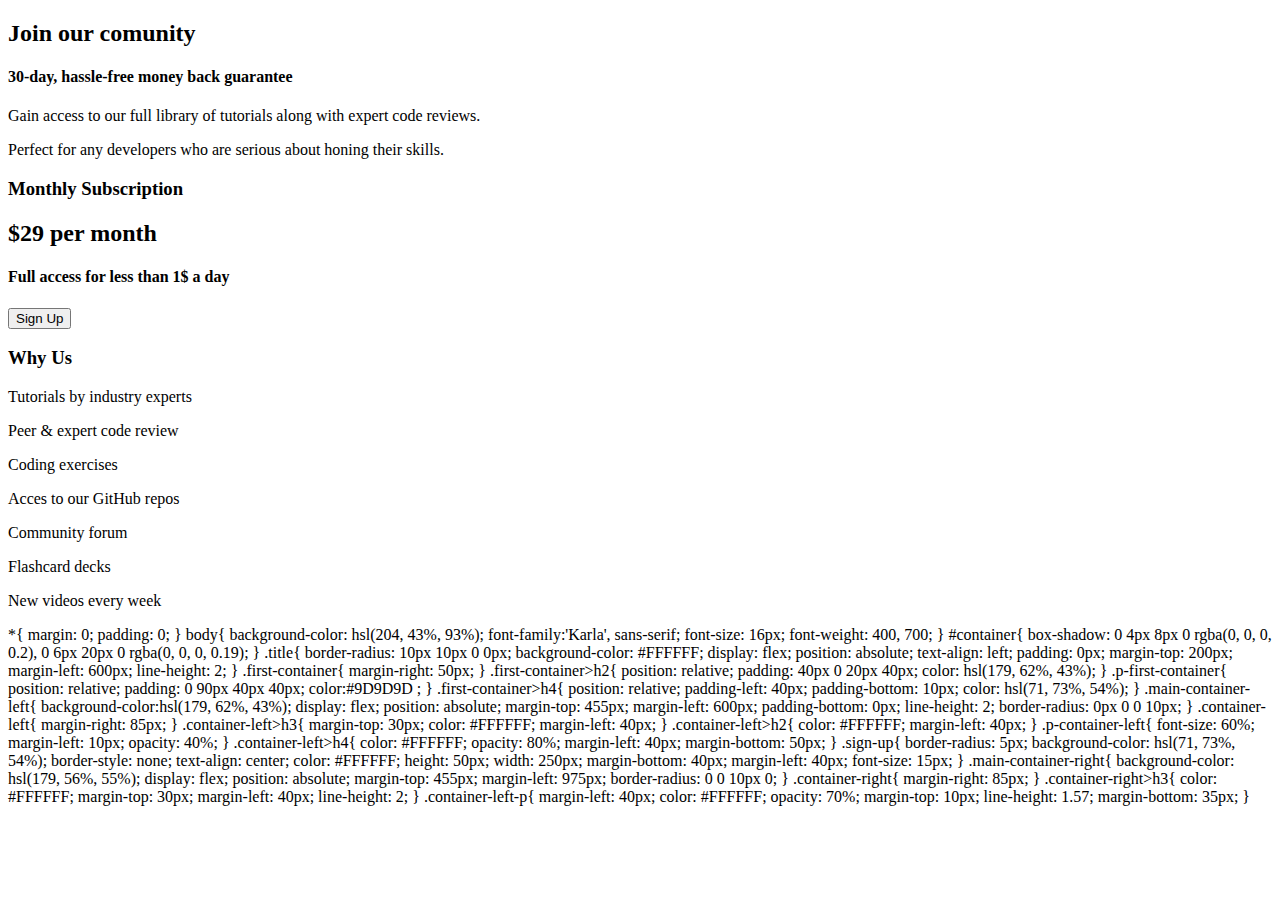
==== Single price grid component/index.html @ bb408d5f "Create index.html" ====
<!DOCTYPE html>
<html lang="en">
<head>
    <meta charset="UTF-8">
    <meta http-equiv="X-UA-Compatible" content="IE=edge">
    <meta name="viewport" content="width=device-width, initial-scale=1.0">
    <link rel="stylesheet" href="style.css">
    <link href="https://fonts.googleapis.com/css2?family=Karla:wght@400;700&display=swap" rel="stylesheet">
    <title>Single Price Grid</title>
</head>
<body>
    <div id="container">
        <div class="title">
            <div class="first-container">
                <h2>Join our comunity</h2>
                <h4>30-day, hassle-free money back guarantee</h4>
                <div class="p-first-container">
                <p>Gain access to our full library of tutorials along with expert code reviews.</p>
                <p>Perfect for any developers who are serious about honing their skills.</p>
                </div>
            </div>
        </div>
        <div class="main-container-left">
            <div class="container-left">
                <h3>Monthly Subscription</h3>
                <h2>$29 <span class="p-container-left">per month</span></h2>                
                <h4>Full access for less than 1$ a day</h4>
                <input class="sign-up" type="button" name="sign-up" value="Sign Up">
            </div>
        </div>
        <div class="main-container-right">
            <div class="container-right">
                <h3>Why Us</h3>
                <div class="container-left-p">
                    <p>Tutorials by industry experts</p>
                    <p>Peer & expert code review</p>
                    <p>Coding exercises</p>
                    <p>Acces to our GitHub repos</p>
                    <p>Community forum</p>
                    <p>Flashcard decks</p>
                    <p>New videos every week</p>
                </div>
            </div>
        </div>
    </div>
</body>
</html>
*{
    margin: 0;
    padding: 0;
}

body{
    background-color: hsl(204, 43%, 93%);
    font-family:'Karla', sans-serif;
    font-size: 16px;
    font-weight: 400, 700;
}

#container{
    box-shadow: 0 4px 8px 0 rgba(0, 0, 0, 0.2), 0 6px 20px 0 rgba(0, 0, 0, 0.19);
}

.title{
    border-radius: 10px 10px 0 0px;
    background-color: #FFFFFF;
    display: flex;
    position: absolute;
    text-align: left;
    padding: 0px;
    margin-top: 200px;
    margin-left: 600px;
    line-height: 2;
}

.first-container{
    margin-right: 50px;
}

.first-container>h2{
    position: relative;
    padding: 40px 0 20px 40px;
    color: hsl(179, 62%, 43%);
}

.p-first-container{
    position: relative;
    padding: 0 90px 40px 40px;
    color:#9D9D9D ;
}

.first-container>h4{
    position: relative;
    padding-left: 40px;
    padding-bottom: 10px;
    color: hsl(71, 73%, 54%);
}

.main-container-left{
    background-color:hsl(179, 62%, 43%);
    display: flex;
    position: absolute;
    margin-top: 455px;
    margin-left: 600px;
    padding-bottom: 0px;
    line-height: 2;
    border-radius: 0px 0 0 10px;
}

.container-left{
    margin-right: 85px;
}

.container-left>h3{
    margin-top: 30px;
    color: #FFFFFF;
    margin-left: 40px;
}

.container-left>h2{
    color: #FFFFFF;
    margin-left: 40px;
}

.p-container-left{
    font-size: 60%;
    margin-left: 10px;
    opacity: 40%;
    
}

.container-left>h4{
    color: #FFFFFF;
    opacity: 80%;
    margin-left: 40px;
    margin-bottom: 50px;
}

.sign-up{
    border-radius: 5px;
    background-color: hsl(71, 73%, 54%);
    border-style: none;
    text-align: center;
    color: #FFFFFF;
    height: 50px;
    width: 250px;
    margin-bottom: 40px;
    margin-left: 40px;
    font-size: 15px;
}

.main-container-right{
    background-color: hsl(179, 56%, 55%);
    display: flex;
    position: absolute;
    margin-top: 455px;
    margin-left: 975px;
    border-radius: 0 0 10px 0;
}

.container-right{
    margin-right: 85px;
}

.container-right>h3{
    color: #FFFFFF;
    margin-top: 30px;
    margin-left: 40px;
    line-height: 2;
}

.container-left-p{
    margin-left: 40px;
    color: #FFFFFF;
    opacity: 70%;
    margin-top: 10px;
    line-height: 1.57;
    margin-bottom: 35px;
}
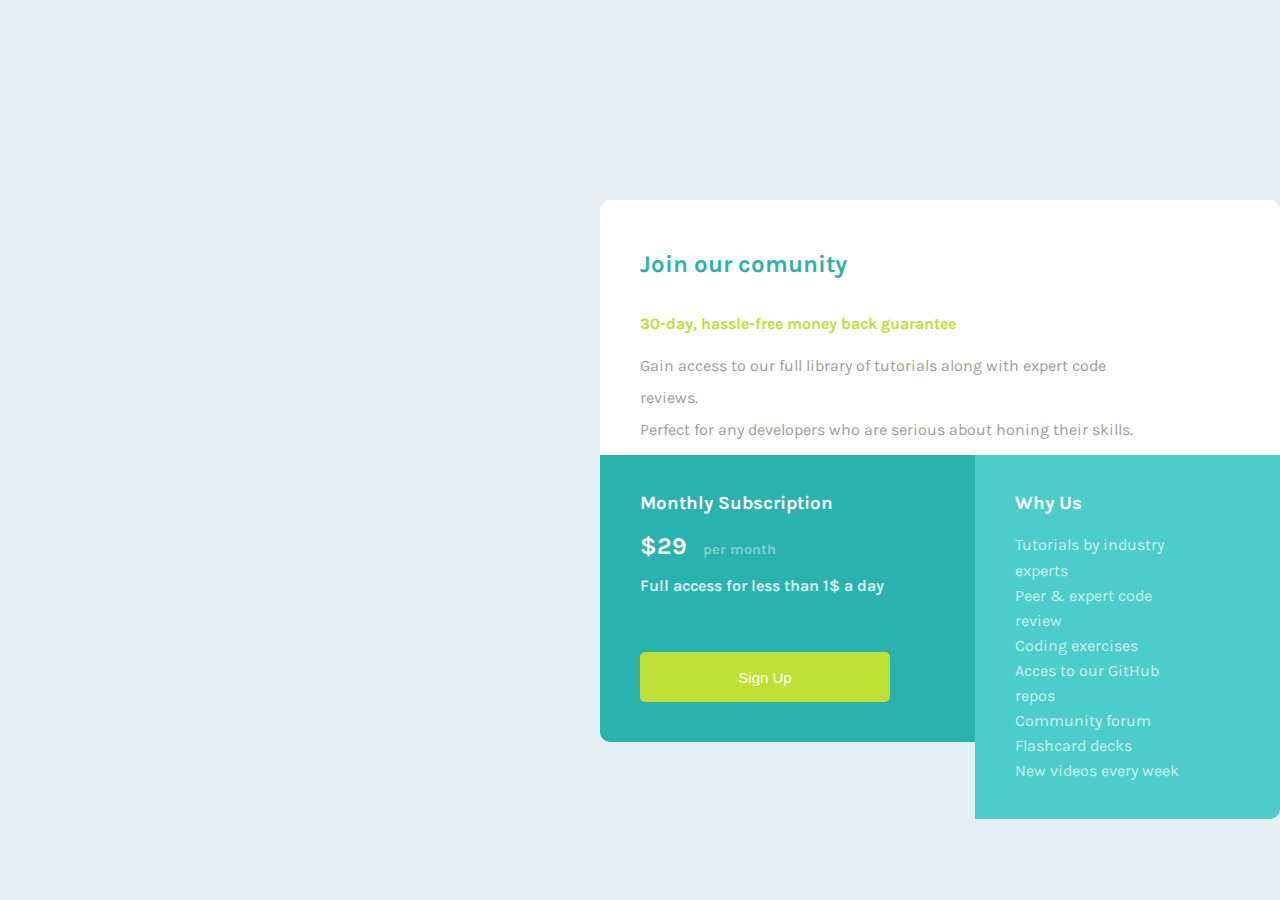
==== commit 6226b40a: "Add files via upload" ====
--- a/Single price grid component/index.html
+++ b/Single price grid component/index.html
@@ -1,180 +1,47 @@
-<!DOCTYPE html>
-<html lang="en">
-<head>
-    <meta charset="UTF-8">
-    <meta http-equiv="X-UA-Compatible" content="IE=edge">
-    <meta name="viewport" content="width=device-width, initial-scale=1.0">
-    <link rel="stylesheet" href="style.css">
-    <link href="https://fonts.googleapis.com/css2?family=Karla:wght@400;700&display=swap" rel="stylesheet">
-    <title>Single Price Grid</title>
-</head>
-<body>
-    <div id="container">
-        <div class="title">
-            <div class="first-container">
-                <h2>Join our comunity</h2>
-                <h4>30-day, hassle-free money back guarantee</h4>
-                <div class="p-first-container">
-                <p>Gain access to our full library of tutorials along with expert code reviews.</p>
-                <p>Perfect for any developers who are serious about honing their skills.</p>
-                </div>
-            </div>
-        </div>
-        <div class="main-container-left">
-            <div class="container-left">
-                <h3>Monthly Subscription</h3>
-                <h2>$29 <span class="p-container-left">per month</span></h2>                
-                <h4>Full access for less than 1$ a day</h4>
-                <input class="sign-up" type="button" name="sign-up" value="Sign Up">
-            </div>
-        </div>
-        <div class="main-container-right">
-            <div class="container-right">
-                <h3>Why Us</h3>
-                <div class="container-left-p">
-                    <p>Tutorials by industry experts</p>
-                    <p>Peer & expert code review</p>
-                    <p>Coding exercises</p>
-                    <p>Acces to our GitHub repos</p>
-                    <p>Community forum</p>
-                    <p>Flashcard decks</p>
-                    <p>New videos every week</p>
-                </div>
-            </div>
-        </div>
-    </div>
-</body>
-</html>
-*{
-    margin: 0;
-    padding: 0;
-}
-
-body{
-    background-color: hsl(204, 43%, 93%);
-    font-family:'Karla', sans-serif;
-    font-size: 16px;
-    font-weight: 400, 700;
-}
-
-#container{
-    box-shadow: 0 4px 8px 0 rgba(0, 0, 0, 0.2), 0 6px 20px 0 rgba(0, 0, 0, 0.19);
-}
-
-.title{
-    border-radius: 10px 10px 0 0px;
-    background-color: #FFFFFF;
-    display: flex;
-    position: absolute;
-    text-align: left;
-    padding: 0px;
-    margin-top: 200px;
-    margin-left: 600px;
-    line-height: 2;
-}
-
-.first-container{
-    margin-right: 50px;
-}
-
-.first-container>h2{
-    position: relative;
-    padding: 40px 0 20px 40px;
-    color: hsl(179, 62%, 43%);
-}
-
-.p-first-container{
-    position: relative;
-    padding: 0 90px 40px 40px;
-    color:#9D9D9D ;
-}
-
-.first-container>h4{
-    position: relative;
-    padding-left: 40px;
-    padding-bottom: 10px;
-    color: hsl(71, 73%, 54%);
-}
-
-.main-container-left{
-    background-color:hsl(179, 62%, 43%);
-    display: flex;
-    position: absolute;
-    margin-top: 455px;
-    margin-left: 600px;
-    padding-bottom: 0px;
-    line-height: 2;
-    border-radius: 0px 0 0 10px;
-}
-
-.container-left{
-    margin-right: 85px;
-}
-
-.container-left>h3{
-    margin-top: 30px;
-    color: #FFFFFF;
-    margin-left: 40px;
-}
-
-.container-left>h2{
-    color: #FFFFFF;
-    margin-left: 40px;
-}
-
-.p-container-left{
-    font-size: 60%;
-    margin-left: 10px;
-    opacity: 40%;
-    
-}
-
-.container-left>h4{
-    color: #FFFFFF;
-    opacity: 80%;
-    margin-left: 40px;
-    margin-bottom: 50px;
-}
-
-.sign-up{
-    border-radius: 5px;
-    background-color: hsl(71, 73%, 54%);
-    border-style: none;
-    text-align: center;
-    color: #FFFFFF;
-    height: 50px;
-    width: 250px;
-    margin-bottom: 40px;
-    margin-left: 40px;
-    font-size: 15px;
-}
-
-.main-container-right{
-    background-color: hsl(179, 56%, 55%);
-    display: flex;
-    position: absolute;
-    margin-top: 455px;
-    margin-left: 975px;
-    border-radius: 0 0 10px 0;
-}
-
-.container-right{
-    margin-right: 85px;
-}
-
-.container-right>h3{
-    color: #FFFFFF;
-    margin-top: 30px;
-    margin-left: 40px;
-    line-height: 2;
-}
-
-.container-left-p{
-    margin-left: 40px;
-    color: #FFFFFF;
-    opacity: 70%;
-    margin-top: 10px;
-    line-height: 1.57;
-    margin-bottom: 35px;
-}
-
+<!DOCTYPE html>
+<html lang="en">
+<head>
+    <meta charset="UTF-8">
+    <meta http-equiv="X-UA-Compatible" content="IE=edge">
+    <meta name="viewport" content="width=device-width, initial-scale=1.0">
+    <link rel="stylesheet" href="style.css">
+    <link href="https://fonts.googleapis.com/css2?family=Karla:wght@400;700&display=swap" rel="stylesheet">
+    <title>Single Price Grid</title>
+</head>
+<body>
+    <div id="container">
+        <div class="title">
+            <div class="first-container">
+                <h2>Join our comunity</h2>
+                <h4>30-day, hassle-free money back guarantee</h4>
+                <div class="p-first-container">
+                <p>Gain access to our full library of tutorials along with expert code reviews.</p>
+                <p>Perfect for any developers who are serious about honing their skills.</p>
+                </div>
+            </div>
+        </div>
+        <div class="main-container-left">
+            <div class="container-left">
+                <h3>Monthly Subscription</h3>
+                <h2>$29 <span class="p-container-left">per month</span></h2>                
+                <h4>Full access for less than 1$ a day</h4>
+                <input class="sign-up" type="button" name="sign-up" value="Sign Up">
+            </div>
+        </div>
+        <div class="main-container-right">
+            <div class="container-right">
+                <h3>Why Us</h3>
+                <div class="container-left-p">
+                    <p>Tutorials by industry experts</p>
+                    <p>Peer & expert code review</p>
+                    <p>Coding exercises</p>
+                    <p>Acces to our GitHub repos</p>
+                    <p>Community forum</p>
+                    <p>Flashcard decks</p>
+                    <p>New videos every week</p>
+                </div>
+            </div>
+        </div>
+    </div>
+</body>
+</html>--- a/Single price grid component/style.css
+++ b/Single price grid component/style.css
@@ -0,0 +1,133 @@
+*{
+    margin: 0;
+    padding: 0;
+}
+
+body{
+    background-color: hsl(204, 43%, 93%);
+    font-family:'Karla', sans-serif;
+    font-size: 16px;
+    font-weight: 400, 700;
+}
+
+#container{
+    box-shadow: 0 4px 8px 0 rgba(0, 0, 0, 0.2), 0 6px 20px 0 rgba(0, 0, 0, 0.19);
+}
+
+.title{
+    border-radius: 10px 10px 0 0px;
+    background-color: #FFFFFF;
+    display: flex;
+    position: absolute;
+    text-align: left;
+    padding: 0px;
+    margin-top: 200px;
+    margin-left: 600px;
+    line-height: 2;
+}
+
+.first-container{
+    margin-right: 50px;
+}
+
+.first-container>h2{
+    position: relative;
+    padding: 40px 0 20px 40px;
+    color: hsl(179, 62%, 43%);
+}
+
+.p-first-container{
+    position: relative;
+    padding: 0 90px 40px 40px;
+    color:#9D9D9D ;
+}
+
+.first-container>h4{
+    position: relative;
+    padding-left: 40px;
+    padding-bottom: 10px;
+    color: hsl(71, 73%, 54%);
+}
+
+.main-container-left{
+    background-color:hsl(179, 62%, 43%);
+    display: flex;
+    position: absolute;
+    margin-top: 455px;
+    margin-left: 600px;
+    padding-bottom: 0px;
+    line-height: 2;
+    border-radius: 0px 0 0 10px;
+}
+
+.container-left{
+    margin-right: 85px;
+}
+
+.container-left>h3{
+    margin-top: 30px;
+    color: #FFFFFF;
+    margin-left: 40px;
+}
+
+.container-left>h2{
+    color: #FFFFFF;
+    margin-left: 40px;
+}
+
+.p-container-left{
+    font-size: 60%;
+    margin-left: 10px;
+    opacity: 40%;
+    
+}
+
+.container-left>h4{
+    color: #FFFFFF;
+    opacity: 80%;
+    margin-left: 40px;
+    margin-bottom: 50px;
+}
+
+.sign-up{
+    border-radius: 5px;
+    background-color: hsl(71, 73%, 54%);
+    border-style: none;
+    text-align: center;
+    color: #FFFFFF;
+    height: 50px;
+    width: 250px;
+    margin-bottom: 40px;
+    margin-left: 40px;
+    font-size: 15px;
+}
+
+.main-container-right{
+    background-color: hsl(179, 56%, 55%);
+    display: flex;
+    position: absolute;
+    margin-top: 455px;
+    margin-left: 975px;
+    border-radius: 0 0 10px 0;
+}
+
+.container-right{
+    margin-right: 85px;
+}
+
+.container-right>h3{
+    color: #FFFFFF;
+    margin-top: 30px;
+    margin-left: 40px;
+    line-height: 2;
+}
+
+.container-left-p{
+    margin-left: 40px;
+    color: #FFFFFF;
+    opacity: 70%;
+    margin-top: 10px;
+    line-height: 1.57;
+    margin-bottom: 35px;
+}
+
